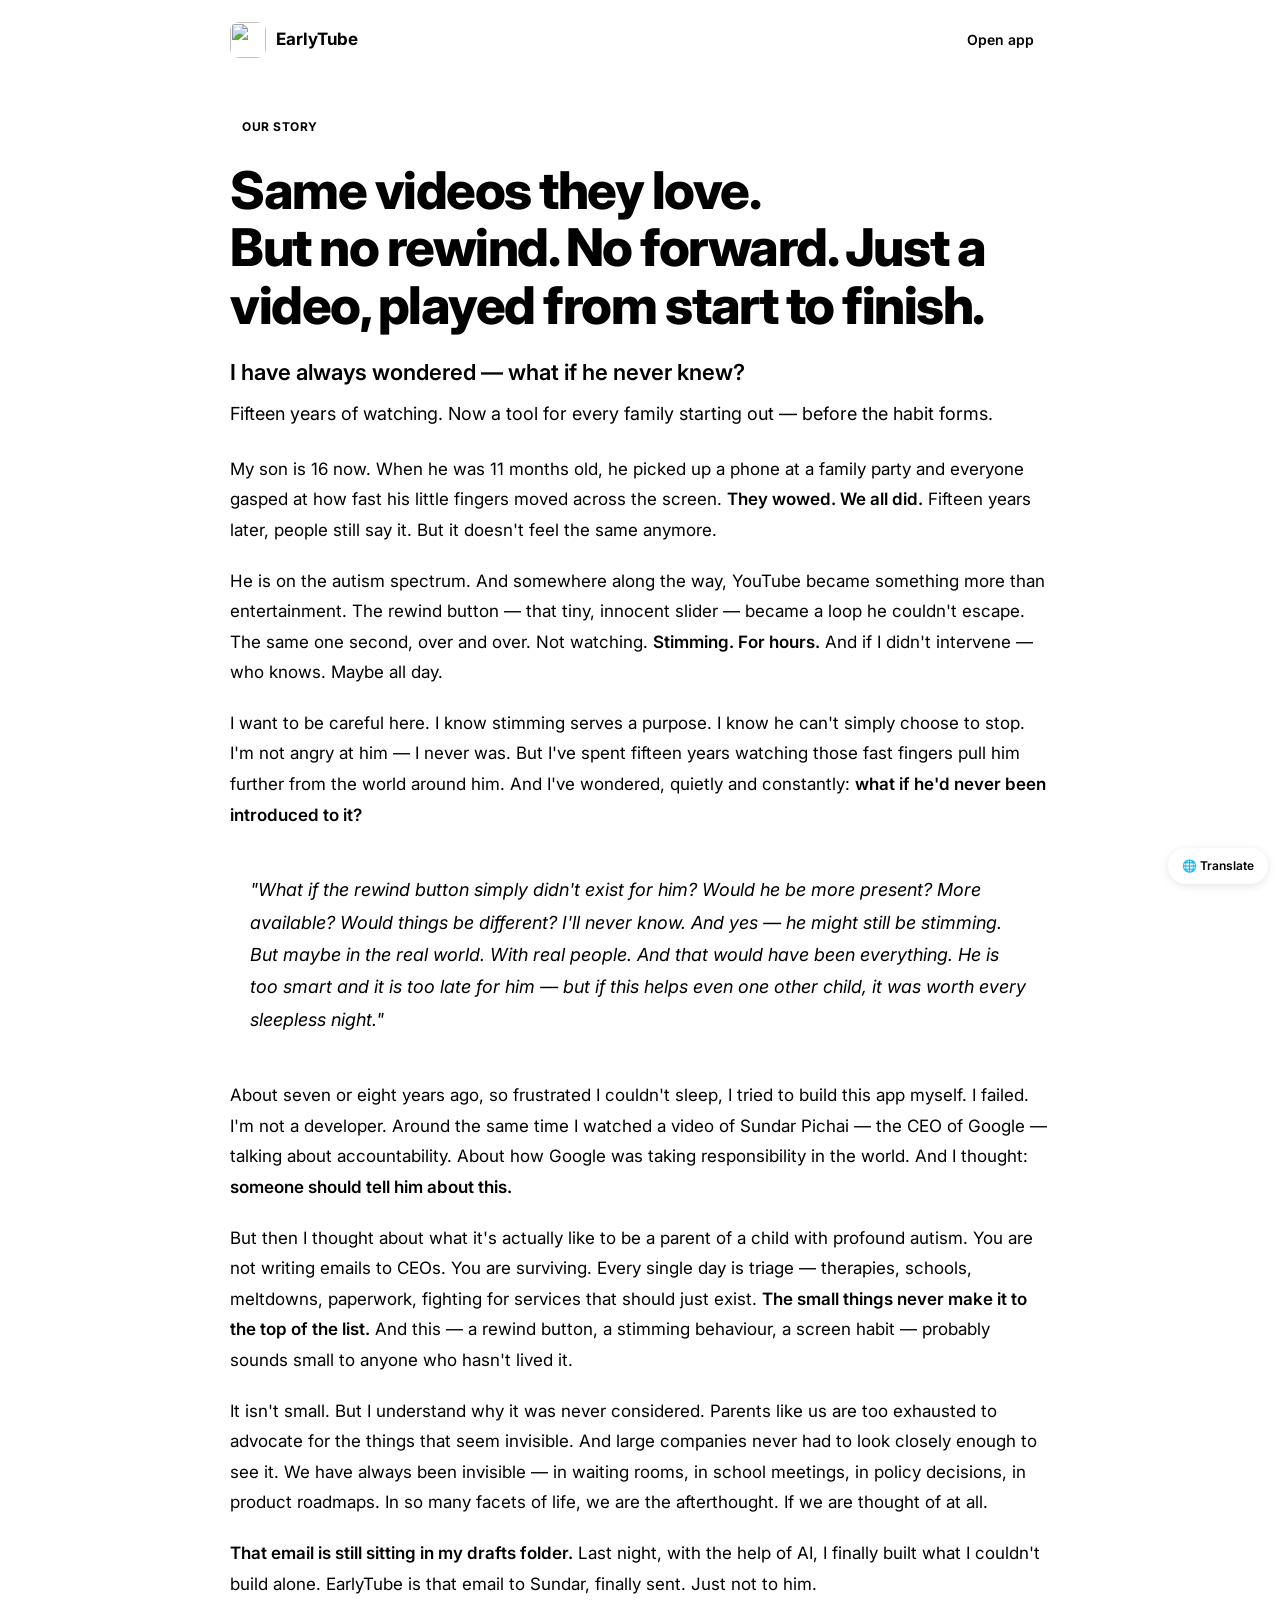
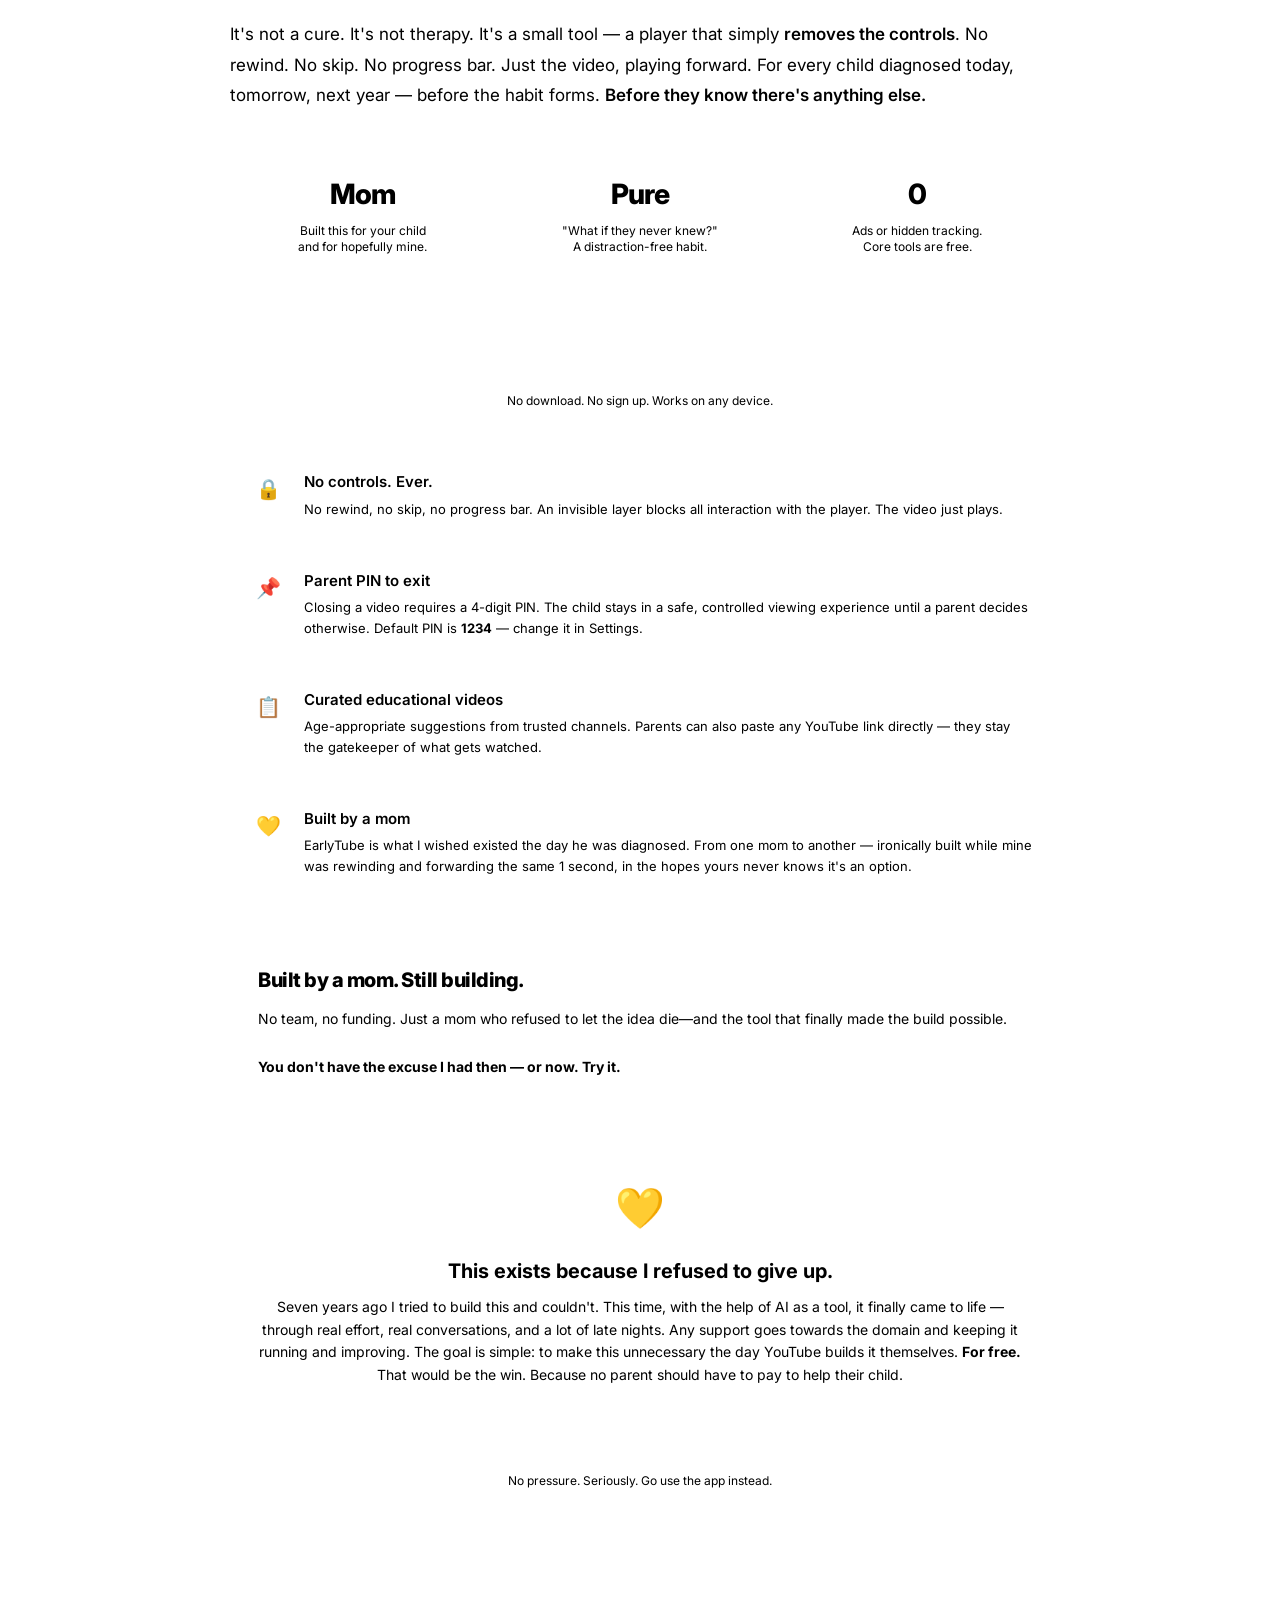
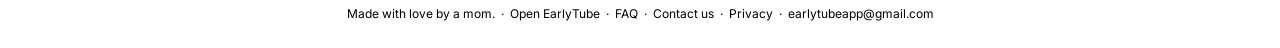
==== about.html @ ef816d02 "Update about.html" ====
<!DOCTYPE html>
<html lang="en">
<head>
<meta charset="UTF-8"/>
<meta name="viewport" content="width=device-width, initial-scale=1.0"/>
<meta http-equiv="Cache-Control" content="no-cache, no-store, must-revalidate"/>
<meta http-equiv="Pragma" content="no-cache"/>
<meta http-equiv="Expires" content="0"/>
<title>EarlyTube — Our Story</title>
<meta name="description" content="Why EarlyTube exists. One parent, one night, one big idea."/>
<link rel="apple-touch-icon" href="icon.png"/>
<link rel="icon" type="image/png" href="icon.png"/>
<link rel="stylesheet" href="theme.css"/>
<script async src="https://www.googletagmanager.com/gtag/js?id=G-2DFE2R37G1"></script>
<script>
  window.dataLayer = window.dataLayer || [];
  function gtag(){dataLayer.push(arguments);}
  gtag('js', new Date());
  gtag('config', 'G-2DFE2R37G1');
</script>
<style>
@import url('https://fonts.googleapis.com/css2?family=Inter:wght@400;500;600;700;800&display=swap');

*{margin:0;padding:0;box-sizing:border-box;}
body{background:var(--bg);color:var(--text);font-family:'Inter',-apple-system,sans-serif;line-height:1.7;}

/* ── Single width token used everywhere ── */
.wrap{width:100%;max-width:900px;margin-left:auto;margin-right:auto;padding-left:clamp(16px,4vw,40px);padding-right:clamp(16px,4vw,40px);}

nav{display:flex;align-items:center;justify-content:space-between;padding-top:20px;padding-bottom:20px;}
.nav-brand{display:flex;align-items:center;gap:10px;text-decoration:none;color:var(--text);}
.nav-name{font-size:17px;font-weight:700;color:var(--text);}
.nav-link{font-size:14px;color:var(--red);font-weight:600;text-decoration:none;background:var(--red-light);padding:8px 16px;border-radius:20px;}

.hero{padding-top:32px;}
.hero-eyebrow{display:inline-flex;align-items:center;gap:6px;background:var(--red-light);color:var(--red);font-size:12px;font-weight:700;padding:5px 12px;border-radius:20px;margin-bottom:20px;text-transform:uppercase;letter-spacing:0.5px;}
.hero h1{font-size:clamp(28px,5vw,52px);font-weight:800;letter-spacing:-1.5px;line-height:1.1;margin-bottom:20px;color:var(--text);}
.hero h1 span{color:var(--red);}
.hero-sub{font-size:18px;color:var(--text-2);line-height:1.7;margin-bottom:0;}

.story{padding-top:24px;}
.story p{font-size:17px;color:var(--text-2);margin-bottom:20px;line-height:1.8;}
.story p strong{color:var(--text);font-weight:600;}
.story .highlight{background:var(--red-light);border-left:3px solid var(--red);padding:16px 20px;border-radius:0 10px 10px 0;margin:28px 0;}
.story .highlight p{color:var(--text);font-size:18px;font-style:italic;margin:0;}

.stats{display:grid;grid-template-columns:repeat(3,1fr);gap:12px;margin-top:40px;margin-bottom:40px;}
.stat{background:var(--card);border:1px solid var(--border);border-radius:var(--radius);padding:20px;text-align:center;}
.stat-number{font-size:28px;font-weight:800;color:var(--red);letter-spacing:-1px;}
.stat-label{font-size:12px;color:var(--text-3);margin-top:4px;line-height:1.4;}

.why-section{padding-top:0;}
.why-grid{display:flex;flex-direction:column;gap:12px;margin-top:20px;}
.why-item{display:flex;gap:16px;align-items:flex-start;background:var(--card);border:1px solid var(--border);border-radius:var(--radius);padding:18px;}
.why-icon{width:40px;height:40px;border-radius:10px;display:flex;align-items:center;justify-content:center;font-size:20px;flex-shrink:0;background:var(--red-light);}
.why-title{font-size:15px;font-weight:600;margin-bottom:4px;color:var(--text);}
.why-text{font-size:13px;color:var(--text-2);line-height:1.6;}

.night-banner{margin-top:40px;}
.night-card{background:var(--card);border:1px solid var(--border);border-radius:var(--radius);padding:28px;}
.night-card h3{font-size:20px;font-weight:800;margin-bottom:10px;letter-spacing:-0.5px;color:var(--text);}
.night-card p{font-size:14px;color:var(--text-2);line-height:1.7;}

.donate-section{margin-top:40px;padding-bottom:60px;}
.donate-card{background:var(--card);border:2px dashed var(--border);border-radius:var(--radius);padding:28px;text-align:center;}
.donate-emoji{font-size:40px;margin-bottom:12px;}
.donate-card h3{font-size:20px;font-weight:700;margin-bottom:8px;color:var(--text);}
.donate-card p{font-size:14px;color:var(--text-2);margin-bottom:20px;line-height:1.6;}
.donate-btn{display:inline-block;background:var(--red);color:white;font-size:15px;font-weight:600;padding:14px 28px;border-radius:12px;text-decoration:none;font-family:inherit;}
.donate-note{font-size:12px;color:var(--text-3);margin-top:12px;}

.cta-section{margin-top:40px;margin-bottom:40px;text-align:center;}
.cta-btn{display:inline-block;background:var(--red);color:white;font-size:17px;font-weight:700;padding:18px 48px;border-radius:14px;text-decoration:none;letter-spacing:-0.3px;}
.cta-note{font-size:12px;color:var(--text-3);margin-top:10px;}

footer{border-top:1px solid var(--border);padding:24px;text-align:center;font-size:12px;color:var(--text-3);}
footer a{color:var(--red);text-decoration:none;}

@media(max-width:480px){
  .stats{grid-template-columns:1fr;}
  .hero h1{letter-spacing:-0.5px;}
}
</style>
</head>
<body>

<div style="position:fixed;bottom:16px;right:12px;z-index:999;">
  <a href="https://translate.google.com/translate?sl=en&tl=auto&u=https://earlytube.github.io/about.html" target="_blank" style="display:flex;align-items:center;gap:6px;background:var(--card);border:1px solid var(--border);border-radius:20px;padding:8px 14px;font-size:12px;font-weight:600;color:var(--text);text-decoration:none;box-shadow:0 2px 8px rgba(0,0,0,0.1);">&#127760; Translate</a>
</div>

<nav class="wrap">
  <a class="nav-brand" href="index.html">
    <img src="icon.png" style="width:36px;height:36px;border-radius:9px;flex-shrink:0;"/>
    <span class="nav-name">EarlyTube</span>
  </a>
  <a class="nav-link" href="index.html">Open app</a>
</nav>

<div class="hero wrap">
  <div class="hero-eyebrow">Our story</div>
  <h1>Same videos they love.<br/><span>But</span> no rewind. No forward. Just a video, played from start to finish.</h1>
  <p class="hero-sub" style="font-size:22px;font-weight:600;color:var(--text);margin-bottom:8px;">I have always wondered — what if he never knew?</p>
  <p class="hero-sub">Fifteen years of watching. Now a tool for every family starting out — before the habit forms.</p>
</div>

<div class="story wrap">
  <p>My son is 16 now. When he was 11 months old, he picked up a phone at a family party and everyone gasped at how fast his little fingers moved across the screen. <strong>They wowed. We all did.</strong> Fifteen years later, people still say it. But it doesn't feel the same anymore.</p>

  <p>He is on the autism spectrum. And somewhere along the way, YouTube became something more than entertainment. The rewind button — that tiny, innocent slider — became a loop he couldn't escape. The same one second, over and over. Not watching. <strong>Stimming. For hours.</strong> And if I didn't intervene — who knows. Maybe all day.</p>

  <p>I want to be careful here. I know stimming serves a purpose. I know he can't simply choose to stop. I'm not angry at him — I never was. But I've spent fifteen years watching those fast fingers pull him further from the world around him. And I've wondered, quietly and constantly: <strong>what if he'd never been introduced to it?</strong></p>

  <div class="highlight">
    <p>"What if the rewind button simply didn't exist for him? Would he be more present? More available? Would things be different? I'll never know. And yes — he might still be stimming. But maybe in the real world. With real people. And that would have been everything. He is too smart and it is too late for him — but if this helps even one other child, it was worth every sleepless night."</p>
  </div>

  <p>About seven or eight years ago, so frustrated I couldn't sleep, I tried to build this app myself. I failed. I'm not a developer. Around the same time I watched a video of Sundar Pichai — the CEO of Google — talking about accountability. About how Google was taking responsibility in the world. And I thought: <strong>someone should tell him about this.</strong></p>

  <p>But then I thought about what it's actually like to be a parent of a child with profound autism. You are not writing emails to CEOs. You are surviving. Every single day is triage — therapies, schools, meltdowns, paperwork, fighting for services that should just exist. <strong>The small things never make it to the top of the list.</strong> And this — a rewind button, a stimming behaviour, a screen habit — probably sounds small to anyone who hasn't lived it.</p>

  <p>It isn't small. But I understand why it was never considered. Parents like us are too exhausted to advocate for the things that seem invisible. And large companies never had to look closely enough to see it. We have always been invisible — in waiting rooms, in school meetings, in policy decisions, in product roadmaps. In so many facets of life, we are the afterthought. If we are thought of at all.</p>

  <p><strong>That email is still sitting in my drafts folder.</strong> Last night, with the help of AI, I finally built what I couldn't build alone. EarlyTube is that email to Sundar, finally sent. Just not to him.</p>

  <p>It's not a cure. It's not therapy. It's a small tool — a player that simply <strong>removes the controls</strong>. No rewind. No skip. No progress bar. Just the video, playing forward. For every child diagnosed today, tomorrow, next year — before the habit forms. <strong>Before they know there's anything else.</strong></p>
</div>

<div class="stats wrap">
  <div class="stat"><div class="stat-number">Mom</div><div class="stat-label">Built this for your child<br/>and for hopefully mine.</div></div>
  <div class="stat"><div class="stat-number">Pure</div><div class="stat-label">"What if they never knew?"<br/>A distraction-free habit.</div></div>
  <div class="stat"><div class="stat-number">0</div><div class="stat-label">Ads or hidden tracking.<br/>Core tools are free.</div></div>
</div>

<div class="cta-section wrap">
  <a class="cta-btn" href="index.html">Open EarlyTube</a>
  <div class="cta-note">No download. No sign up. Works on any device.</div>
</div>

<div class="why-section wrap">
  <div class="why-grid">
    <div class="why-item">
      <div class="why-icon">&#128274;</div>
      <div>
        <div class="why-title">No controls. Ever.</div>
        <div class="why-text">No rewind, no skip, no progress bar. An invisible layer blocks all interaction with the player. The video just plays.</div>
      </div>
    </div>
    <div class="why-item">
      <div class="why-icon">&#128204;</div>
      <div>
        <div class="why-title">Parent PIN to exit</div>
        <div class="why-text">Closing a video requires a 4-digit PIN. The child stays in a safe, controlled viewing experience until a parent decides otherwise. Default PIN is <strong>1234</strong> — change it in Settings.</div>
      </div>
    </div>
    <div class="why-item">
      <div class="why-icon">&#128203;</div>
      <div>
        <div class="why-title">Curated educational videos</div>
        <div class="why-text">Age-appropriate suggestions from trusted channels. Parents can also paste any YouTube link directly — they stay the gatekeeper of what gets watched.</div>
      </div>
    </div>
    <div class="why-item">
      <div class="why-icon">&#128155;</div>
      <div>
        <div class="why-title">Built by a mom</div>
        <div class="why-text">EarlyTube is what I wished existed the day he was diagnosed. From one mom to another — ironically built while mine was rewinding and forwarding the same 1 second, in the hopes yours never knows it's an option.</div>
      </div>
    </div>
  </div>
</div>

<div class="night-banner wrap">
  <div class="night-card">
    <h3>Built by a mom. Still building.</h3>
    <p>No team, no funding. Just a mom who refused to let the idea die—and the tool that finally made the build possible.<br><br><strong>You don't have the excuse I had then — or now. Try it.</strong></p>
  </div>
</div>

<div class="donate-section wrap">
  <div class="donate-card">
    <div class="donate-emoji">&#128155;</div>
    <h3>This exists because I refused to give up.</h3>
    <p>Seven years ago I tried to build this and couldn't. This time, with the help of AI as a tool, it finally came to life — through real effort, real conversations, and a lot of late nights. Any support goes towards the domain and keeping it running and improving. The goal is simple: to make this unnecessary the day YouTube builds it themselves. <strong>For free.</strong> That would be the win. Because no parent should have to pay to help their child.</p>
    <a class="donate-btn" href="https://ko-fi.com/earlytube" target="_blank">Support if you want to</a>
    <div class="donate-note">No pressure. Seriously. Go use the app instead.</div>
  </div>
</div>

<footer>
  Made with love by a mom. &nbsp;·&nbsp;
  <a href="index.html">Open EarlyTube</a> &nbsp;·&nbsp;
  <a href="faq.html">FAQ</a> &nbsp;·&nbsp;
  <a href="contact.html">Contact us</a> &nbsp;·&nbsp;
  <a href="privacy.html">Privacy</a> &nbsp;·&nbsp;
  <a href="mailto:earlytubeapp@gmail.com">earlytubeapp@gmail.com</a>
</footer>

</body>
</html>
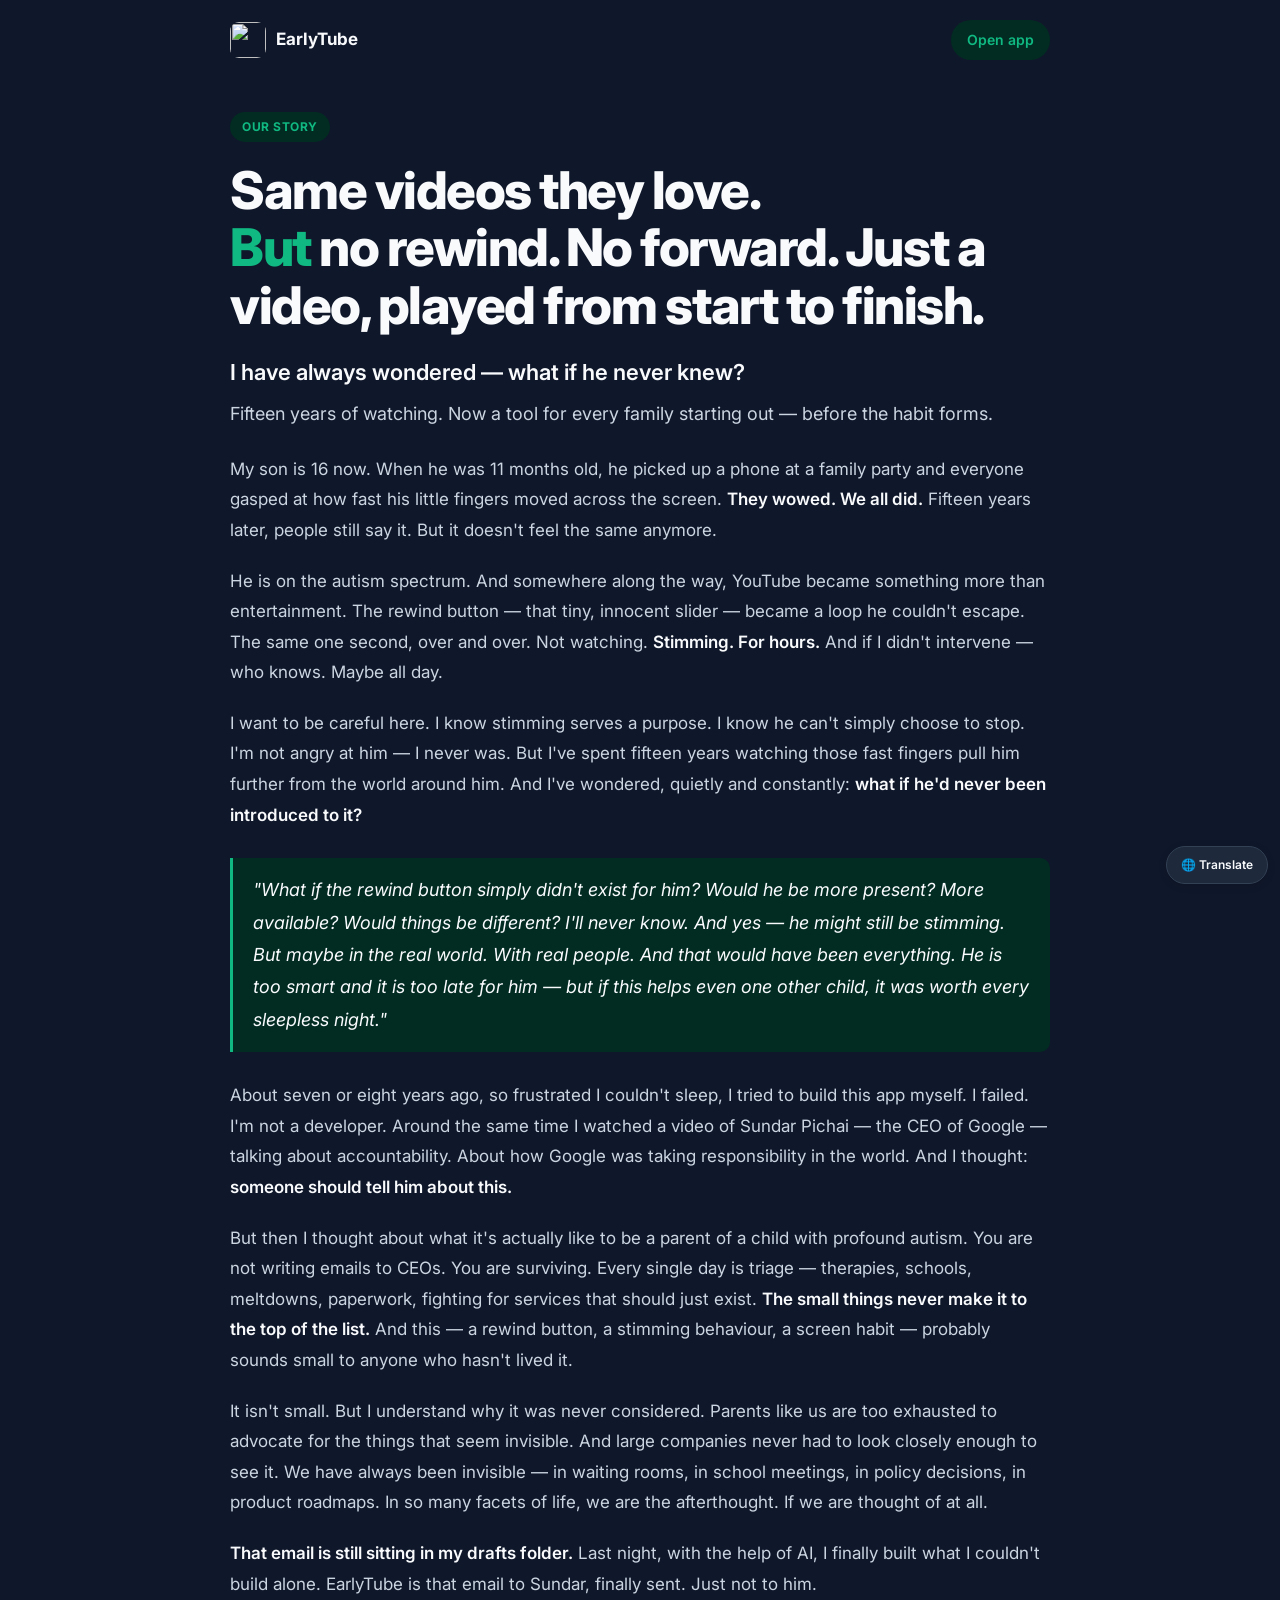
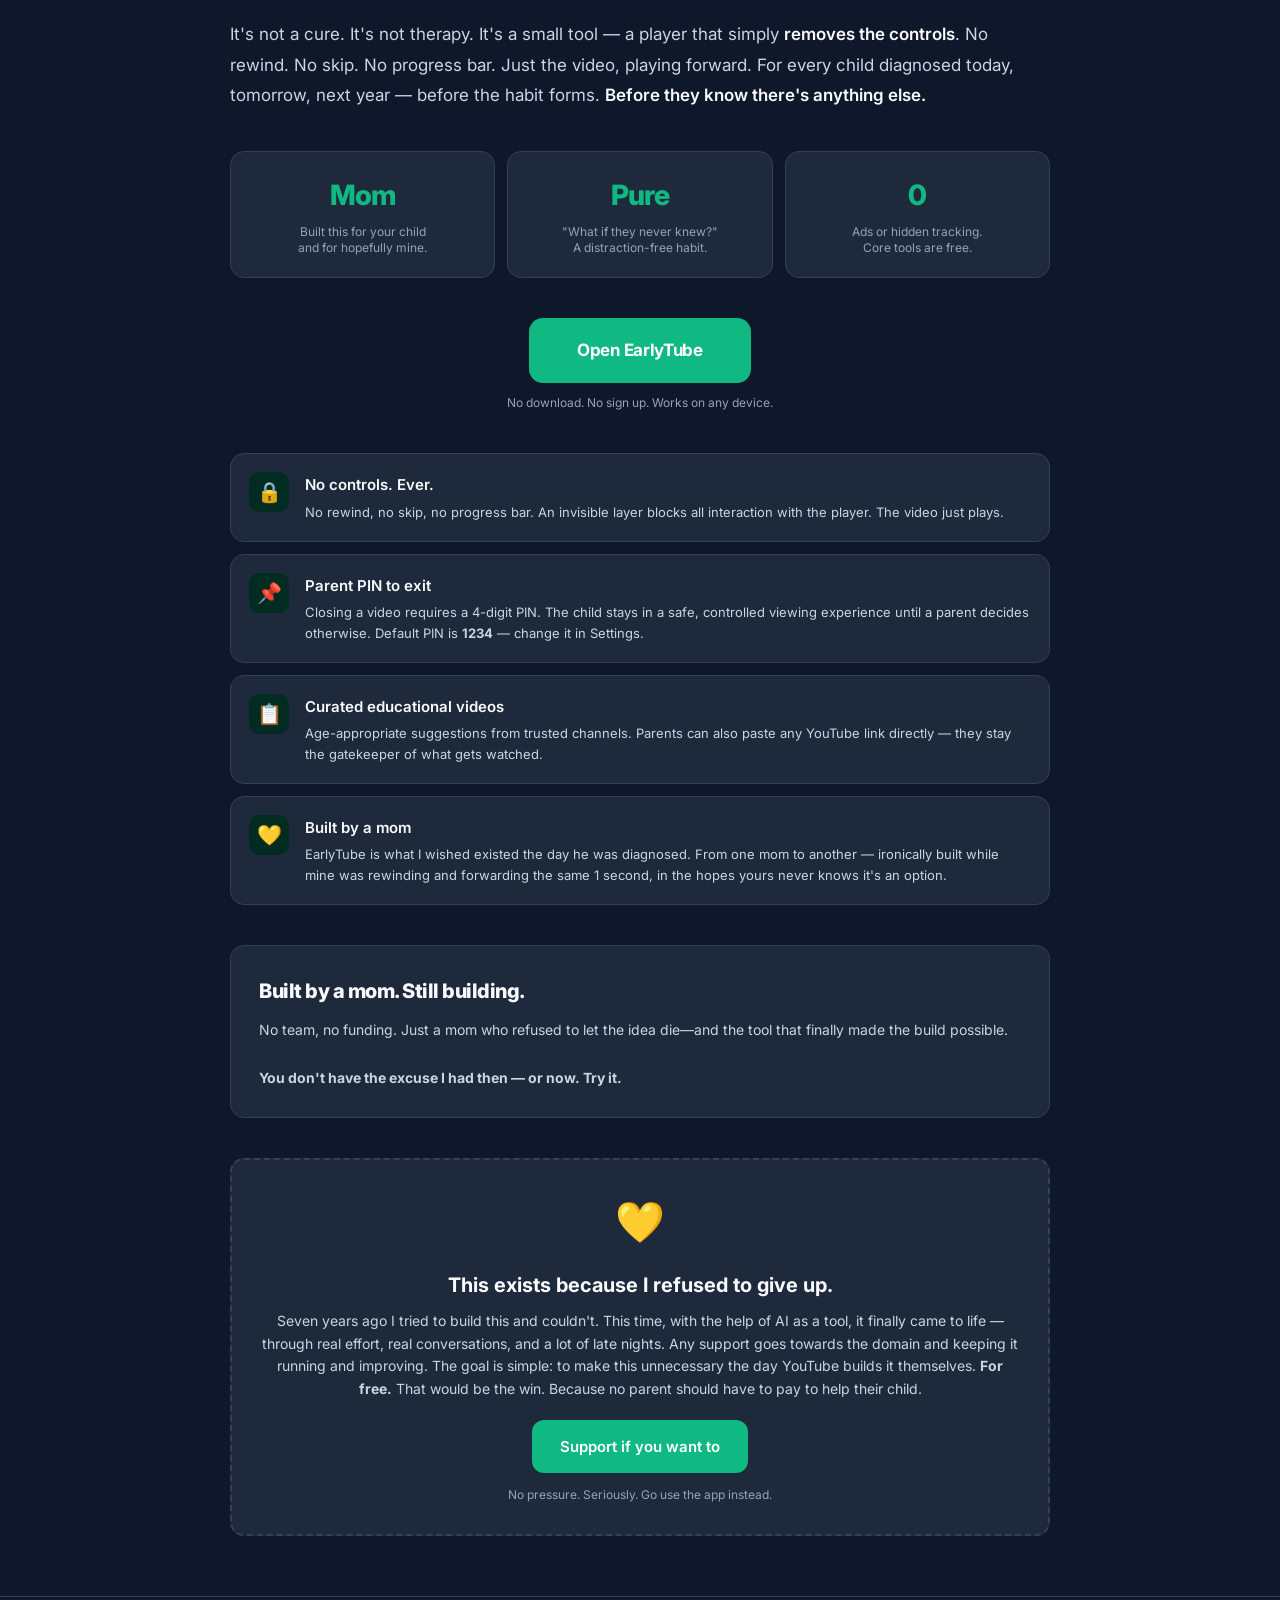
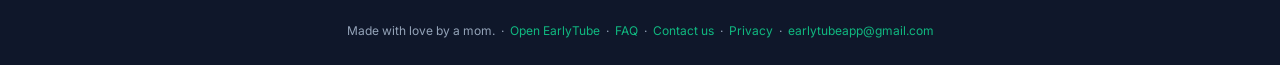
==== commit 6a7c8b92: "Update about.html" ====
--- a/about.html
+++ b/about.html
@@ -11,12 +11,12 @@
 <link rel="apple-touch-icon" href="icon.png"/>
 <link rel="icon" type="image/png" href="icon.png"/>
 <link rel="stylesheet" href="theme.css"/>
-<script async src="https://www.googletagmanager.com/gtag/js?id=G-2DFE2R37G1"></script>
+<script async src="https://www.googletagmanager.com/gtag/js?id=G-4LPVCYGQP9"></script>
 <script>
   window.dataLayer = window.dataLayer || [];
   function gtag(){dataLayer.push(arguments);}
   gtag('js', new Date());
-  gtag('config', 'G-2DFE2R37G1');
+  gtag('config', 'G-4LPVCYGQP9');
 </script>
 <style>
 @import url('https://fonts.googleapis.com/css2?family=Inter:wght@400;500;600;700;800&display=swap');
--- a/theme.css
+++ b/theme.css
@@ -0,0 +1,56 @@
+/* ============================================================
+   BloomPlayer — Theme File
+   Edit this file to change the look of the entire app.
+   ============================================================ */
+
+:root {
+  /* Primary action (buttons, links) — Calming Emerald */
+  --red:        #10B981;
+  --red-dark:   #059669;
+  --red-light:  #022C22;
+
+  /* Page */
+  --bg:         #0F172A;   /* Deep Navy Charcoal */
+  --card:       #1E293B;   /* Navy Slate         */
+  --border:     #334155;
+
+  /* Text */
+   --text:       #F8FAFC;
+   --text-2:     #CBD5E1;
+   --text-3:     #94A3B8;
+
+  /* Accent — Soft Gold (tagline, highlights) */
+  --accent:     #F59E0B;
+
+  /* Misc surfaces */
+  --badge-bg:   #1E293B;
+  --video-bg:   #1E293B;
+  --input-bg:   #0F172A;
+
+  --shadow:     0 1px 4px rgba(0,0,0,0.4), 0 4px 16px rgba(0,0,0,0.3);
+  --radius:     14px;
+
+  /* Info / warning box */
+  --info-bg:      #1E293B;
+  --info-border:  #334155;
+  --info-text:    #F59E0B;
+
+  /* Video cards */
+  --video-card-bg:     #1E293B;
+  --video-card-border: #334155;
+  --video-card-radius: 20px;
+
+  /* Player screen */
+  --player-bg:         #020617;
+  --player-btn-bg:     #0F172A;
+  --player-btn-border: #1E293B;
+}
+
+/* ── Dark mode (already dark, deepen slightly) ── */
+@media (prefers-color-scheme: dark) {
+  :root {
+    --bg:    #080E1A;
+    --card:  #131E2E;
+    --border:#2A3A50;
+  }
+}
